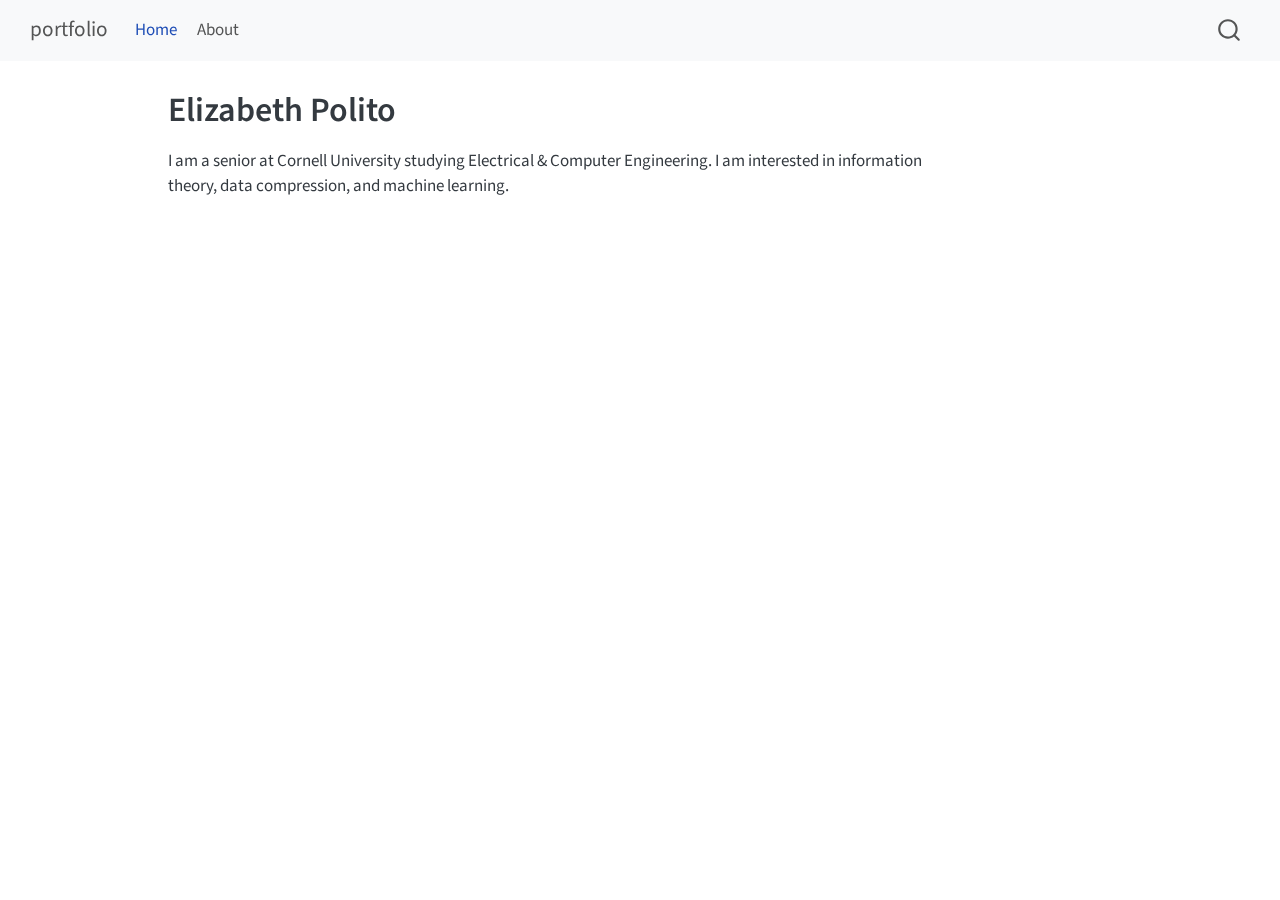
==== docs/index.html @ 2641e1a0 "Publish site to docs/" ====
<!DOCTYPE html>
<html xmlns="http://www.w3.org/1999/xhtml" lang="en" xml:lang="en"><head>

<meta charset="utf-8">
<meta name="generator" content="quarto-1.6.42">

<meta name="viewport" content="width=device-width, initial-scale=1.0, user-scalable=yes">


<title>Elizabeth Polito – portfolio</title>
<style>
code{white-space: pre-wrap;}
span.smallcaps{font-variant: small-caps;}
div.columns{display: flex; gap: min(4vw, 1.5em);}
div.column{flex: auto; overflow-x: auto;}
div.hanging-indent{margin-left: 1.5em; text-indent: -1.5em;}
ul.task-list{list-style: none;}
ul.task-list li input[type="checkbox"] {
  width: 0.8em;
  margin: 0 0.8em 0.2em -1em; /* quarto-specific, see https://github.com/quarto-dev/quarto-cli/issues/4556 */ 
  vertical-align: middle;
}
</style>


<script src="site_libs/quarto-nav/quarto-nav.js"></script>
<script src="site_libs/quarto-nav/headroom.min.js"></script>
<script src="site_libs/clipboard/clipboard.min.js"></script>
<script src="site_libs/quarto-search/autocomplete.umd.js"></script>
<script src="site_libs/quarto-search/fuse.min.js"></script>
<script src="site_libs/quarto-search/quarto-search.js"></script>
<meta name="quarto:offset" content="./">
<script src="site_libs/quarto-html/quarto.js"></script>
<script src="site_libs/quarto-html/popper.min.js"></script>
<script src="site_libs/quarto-html/tippy.umd.min.js"></script>
<script src="site_libs/quarto-html/anchor.min.js"></script>
<link href="site_libs/quarto-html/tippy.css" rel="stylesheet">
<link href="site_libs/quarto-html/quarto-syntax-highlighting-2f5df379a58b258e96c21c0638c20c03.css" rel="stylesheet" id="quarto-text-highlighting-styles">
<script src="site_libs/bootstrap/bootstrap.min.js"></script>
<link href="site_libs/bootstrap/bootstrap-icons.css" rel="stylesheet">
<link href="site_libs/bootstrap/bootstrap-ddd961a2510921635943dfbbd19534c4.min.css" rel="stylesheet" append-hash="true" id="quarto-bootstrap" data-mode="light">
<script id="quarto-search-options" type="application/json">{
  "location": "navbar",
  "copy-button": false,
  "collapse-after": 3,
  "panel-placement": "end",
  "type": "overlay",
  "limit": 50,
  "keyboard-shortcut": [
    "f",
    "/",
    "s"
  ],
  "show-item-context": false,
  "language": {
    "search-no-results-text": "No results",
    "search-matching-documents-text": "matching documents",
    "search-copy-link-title": "Copy link to search",
    "search-hide-matches-text": "Hide additional matches",
    "search-more-match-text": "more match in this document",
    "search-more-matches-text": "more matches in this document",
    "search-clear-button-title": "Clear",
    "search-text-placeholder": "",
    "search-detached-cancel-button-title": "Cancel",
    "search-submit-button-title": "Submit",
    "search-label": "Search"
  }
}</script>


<link rel="stylesheet" href="styles.css">
</head>

<body class="nav-fixed">

<div id="quarto-search-results"></div>
  <header id="quarto-header" class="headroom fixed-top">
    <nav class="navbar navbar-expand-lg " data-bs-theme="dark">
      <div class="navbar-container container-fluid">
      <div class="navbar-brand-container mx-auto">
    <a class="navbar-brand" href="./index.html">
    <span class="navbar-title">portfolio</span>
    </a>
  </div>
            <div id="quarto-search" class="" title="Search"></div>
          <button class="navbar-toggler" type="button" data-bs-toggle="collapse" data-bs-target="#navbarCollapse" aria-controls="navbarCollapse" role="menu" aria-expanded="false" aria-label="Toggle navigation" onclick="if (window.quartoToggleHeadroom) { window.quartoToggleHeadroom(); }">
  <span class="navbar-toggler-icon"></span>
</button>
          <div class="collapse navbar-collapse" id="navbarCollapse">
            <ul class="navbar-nav navbar-nav-scroll me-auto">
  <li class="nav-item">
    <a class="nav-link active" href="./index.html" aria-current="page"> 
<span class="menu-text">Home</span></a>
  </li>  
  <li class="nav-item">
    <a class="nav-link" href="./about.html"> 
<span class="menu-text">About</span></a>
  </li>  
</ul>
          </div> <!-- /navcollapse -->
            <div class="quarto-navbar-tools">
</div>
      </div> <!-- /container-fluid -->
    </nav>
</header>
<!-- content -->
<div id="quarto-content" class="quarto-container page-columns page-rows-contents page-layout-article page-navbar">
<!-- sidebar -->
<!-- margin-sidebar -->
    <div id="quarto-margin-sidebar" class="sidebar margin-sidebar zindex-bottom">
        
    </div>
<!-- main -->
<main class="content" id="quarto-document-content">

<header id="title-block-header" class="quarto-title-block default">
<div class="quarto-title">
<h1 class="title">Elizabeth Polito</h1>
</div>



<div class="quarto-title-meta">

    
  
    
  </div>
  


</header>


<p>I am a senior at Cornell University studying Electrical &amp; Computer Engineering. I am interested in information theory, data compression, and machine learning.</p>



</main> <!-- /main -->
<script id="quarto-html-after-body" type="application/javascript">
window.document.addEventListener("DOMContentLoaded", function (event) {
  const toggleBodyColorMode = (bsSheetEl) => {
    const mode = bsSheetEl.getAttribute("data-mode");
    const bodyEl = window.document.querySelector("body");
    if (mode === "dark") {
      bodyEl.classList.add("quarto-dark");
      bodyEl.classList.remove("quarto-light");
    } else {
      bodyEl.classList.add("quarto-light");
      bodyEl.classList.remove("quarto-dark");
    }
  }
  const toggleBodyColorPrimary = () => {
    const bsSheetEl = window.document.querySelector("link#quarto-bootstrap");
    if (bsSheetEl) {
      toggleBodyColorMode(bsSheetEl);
    }
  }
  toggleBodyColorPrimary();  
  const icon = "";
  const anchorJS = new window.AnchorJS();
  anchorJS.options = {
    placement: 'right',
    icon: icon
  };
  anchorJS.add('.anchored');
  const isCodeAnnotation = (el) => {
    for (const clz of el.classList) {
      if (clz.startsWith('code-annotation-')) {                     
        return true;
      }
    }
    return false;
  }
  const onCopySuccess = function(e) {
    // button target
    const button = e.trigger;
    // don't keep focus
    button.blur();
    // flash "checked"
    button.classList.add('code-copy-button-checked');
    var currentTitle = button.getAttribute("title");
    button.setAttribute("title", "Copied!");
    let tooltip;
    if (window.bootstrap) {
      button.setAttribute("data-bs-toggle", "tooltip");
      button.setAttribute("data-bs-placement", "left");
      button.setAttribute("data-bs-title", "Copied!");
      tooltip = new bootstrap.Tooltip(button, 
        { trigger: "manual", 
          customClass: "code-copy-button-tooltip",
          offset: [0, -8]});
      tooltip.show();    
    }
    setTimeout(function() {
      if (tooltip) {
        tooltip.hide();
        button.removeAttribute("data-bs-title");
        button.removeAttribute("data-bs-toggle");
        button.removeAttribute("data-bs-placement");
      }
      button.setAttribute("title", currentTitle);
      button.classList.remove('code-copy-button-checked');
    }, 1000);
    // clear code selection
    e.clearSelection();
  }
  const getTextToCopy = function(trigger) {
      const codeEl = trigger.previousElementSibling.cloneNode(true);
      for (const childEl of codeEl.children) {
        if (isCodeAnnotation(childEl)) {
          childEl.remove();
        }
      }
      return codeEl.innerText;
  }
  const clipboard = new window.ClipboardJS('.code-copy-button:not([data-in-quarto-modal])', {
    text: getTextToCopy
  });
  clipboard.on('success', onCopySuccess);
  if (window.document.getElementById('quarto-embedded-source-code-modal')) {
    const clipboardModal = new window.ClipboardJS('.code-copy-button[data-in-quarto-modal]', {
      text: getTextToCopy,
      container: window.document.getElementById('quarto-embedded-source-code-modal')
    });
    clipboardModal.on('success', onCopySuccess);
  }
    var localhostRegex = new RegExp(/^(?:http|https):\/\/localhost\:?[0-9]*\//);
    var mailtoRegex = new RegExp(/^mailto:/);
      var filterRegex = new RegExp('/' + window.location.host + '/');
    var isInternal = (href) => {
        return filterRegex.test(href) || localhostRegex.test(href) || mailtoRegex.test(href);
    }
    // Inspect non-navigation links and adorn them if external
 	var links = window.document.querySelectorAll('a[href]:not(.nav-link):not(.navbar-brand):not(.toc-action):not(.sidebar-link):not(.sidebar-item-toggle):not(.pagination-link):not(.no-external):not([aria-hidden]):not(.dropdown-item):not(.quarto-navigation-tool):not(.about-link)');
    for (var i=0; i<links.length; i++) {
      const link = links[i];
      if (!isInternal(link.href)) {
        // undo the damage that might have been done by quarto-nav.js in the case of
        // links that we want to consider external
        if (link.dataset.originalHref !== undefined) {
          link.href = link.dataset.originalHref;
        }
      }
    }
  function tippyHover(el, contentFn, onTriggerFn, onUntriggerFn) {
    const config = {
      allowHTML: true,
      maxWidth: 500,
      delay: 100,
      arrow: false,
      appendTo: function(el) {
          return el.parentElement;
      },
      interactive: true,
      interactiveBorder: 10,
      theme: 'quarto',
      placement: 'bottom-start',
    };
    if (contentFn) {
      config.content = contentFn;
    }
    if (onTriggerFn) {
      config.onTrigger = onTriggerFn;
    }
    if (onUntriggerFn) {
      config.onUntrigger = onUntriggerFn;
    }
    window.tippy(el, config); 
  }
  const noterefs = window.document.querySelectorAll('a[role="doc-noteref"]');
  for (var i=0; i<noterefs.length; i++) {
    const ref = noterefs[i];
    tippyHover(ref, function() {
      // use id or data attribute instead here
      let href = ref.getAttribute('data-footnote-href') || ref.getAttribute('href');
      try { href = new URL(href).hash; } catch {}
      const id = href.replace(/^#\/?/, "");
      const note = window.document.getElementById(id);
      if (note) {
        return note.innerHTML;
      } else {
        return "";
      }
    });
  }
  const xrefs = window.document.querySelectorAll('a.quarto-xref');
  const processXRef = (id, note) => {
    // Strip column container classes
    const stripColumnClz = (el) => {
      el.classList.remove("page-full", "page-columns");
      if (el.children) {
        for (const child of el.children) {
          stripColumnClz(child);
        }
      }
    }
    stripColumnClz(note)
    if (id === null || id.startsWith('sec-')) {
      // Special case sections, only their first couple elements
      const container = document.createElement("div");
      if (note.children && note.children.length > 2) {
        container.appendChild(note.children[0].cloneNode(true));
        for (let i = 1; i < note.children.length; i++) {
          const child = note.children[i];
          if (child.tagName === "P" && child.innerText === "") {
            continue;
          } else {
            container.appendChild(child.cloneNode(true));
            break;
          }
        }
        if (window.Quarto?.typesetMath) {
          window.Quarto.typesetMath(container);
        }
        return container.innerHTML
      } else {
        if (window.Quarto?.typesetMath) {
          window.Quarto.typesetMath(note);
        }
        return note.innerHTML;
      }
    } else {
      // Remove any anchor links if they are present
      const anchorLink = note.querySelector('a.anchorjs-link');
      if (anchorLink) {
        anchorLink.remove();
      }
      if (window.Quarto?.typesetMath) {
        window.Quarto.typesetMath(note);
      }
      if (note.classList.contains("callout")) {
        return note.outerHTML;
      } else {
        return note.innerHTML;
      }
    }
  }
  for (var i=0; i<xrefs.length; i++) {
    const xref = xrefs[i];
    tippyHover(xref, undefined, function(instance) {
      instance.disable();
      let url = xref.getAttribute('href');
      let hash = undefined; 
      if (url.startsWith('#')) {
        hash = url;
      } else {
        try { hash = new URL(url).hash; } catch {}
      }
      if (hash) {
        const id = hash.replace(/^#\/?/, "");
        const note = window.document.getElementById(id);
        if (note !== null) {
          try {
            const html = processXRef(id, note.cloneNode(true));
            instance.setContent(html);
          } finally {
            instance.enable();
            instance.show();
          }
        } else {
          // See if we can fetch this
          fetch(url.split('#')[0])
          .then(res => res.text())
          .then(html => {
            const parser = new DOMParser();
            const htmlDoc = parser.parseFromString(html, "text/html");
            const note = htmlDoc.getElementById(id);
            if (note !== null) {
              const html = processXRef(id, note);
              instance.setContent(html);
            } 
          }).finally(() => {
            instance.enable();
            instance.show();
          });
        }
      } else {
        // See if we can fetch a full url (with no hash to target)
        // This is a special case and we should probably do some content thinning / targeting
        fetch(url)
        .then(res => res.text())
        .then(html => {
          const parser = new DOMParser();
          const htmlDoc = parser.parseFromString(html, "text/html");
          const note = htmlDoc.querySelector('main.content');
          if (note !== null) {
            // This should only happen for chapter cross references
            // (since there is no id in the URL)
            // remove the first header
            if (note.children.length > 0 && note.children[0].tagName === "HEADER") {
              note.children[0].remove();
            }
            const html = processXRef(null, note);
            instance.setContent(html);
          } 
        }).finally(() => {
          instance.enable();
          instance.show();
        });
      }
    }, function(instance) {
    });
  }
      let selectedAnnoteEl;
      const selectorForAnnotation = ( cell, annotation) => {
        let cellAttr = 'data-code-cell="' + cell + '"';
        let lineAttr = 'data-code-annotation="' +  annotation + '"';
        const selector = 'span[' + cellAttr + '][' + lineAttr + ']';
        return selector;
      }
      const selectCodeLines = (annoteEl) => {
        const doc = window.document;
        const targetCell = annoteEl.getAttribute("data-target-cell");
        const targetAnnotation = annoteEl.getAttribute("data-target-annotation");
        const annoteSpan = window.document.querySelector(selectorForAnnotation(targetCell, targetAnnotation));
        const lines = annoteSpan.getAttribute("data-code-lines").split(",");
        const lineIds = lines.map((line) => {
          return targetCell + "-" + line;
        })
        let top = null;
        let height = null;
        let parent = null;
        if (lineIds.length > 0) {
            //compute the position of the single el (top and bottom and make a div)
            const el = window.document.getElementById(lineIds[0]);
            top = el.offsetTop;
            height = el.offsetHeight;
            parent = el.parentElement.parentElement;
          if (lineIds.length > 1) {
            const lastEl = window.document.getElementById(lineIds[lineIds.length - 1]);
            const bottom = lastEl.offsetTop + lastEl.offsetHeight;
            height = bottom - top;
          }
          if (top !== null && height !== null && parent !== null) {
            // cook up a div (if necessary) and position it 
            let div = window.document.getElementById("code-annotation-line-highlight");
            if (div === null) {
              div = window.document.createElement("div");
              div.setAttribute("id", "code-annotation-line-highlight");
              div.style.position = 'absolute';
              parent.appendChild(div);
            }
            div.style.top = top - 2 + "px";
            div.style.height = height + 4 + "px";
            div.style.left = 0;
            let gutterDiv = window.document.getElementById("code-annotation-line-highlight-gutter");
            if (gutterDiv === null) {
              gutterDiv = window.document.createElement("div");
              gutterDiv.setAttribute("id", "code-annotation-line-highlight-gutter");
              gutterDiv.style.position = 'absolute';
              const codeCell = window.document.getElementById(targetCell);
              const gutter = codeCell.querySelector('.code-annotation-gutter');
              gutter.appendChild(gutterDiv);
            }
            gutterDiv.style.top = top - 2 + "px";
            gutterDiv.style.height = height + 4 + "px";
          }
          selectedAnnoteEl = annoteEl;
        }
      };
      const unselectCodeLines = () => {
        const elementsIds = ["code-annotation-line-highlight", "code-annotation-line-highlight-gutter"];
        elementsIds.forEach((elId) => {
          const div = window.document.getElementById(elId);
          if (div) {
            div.remove();
          }
        });
        selectedAnnoteEl = undefined;
      };
        // Handle positioning of the toggle
    window.addEventListener(
      "resize",
      throttle(() => {
        elRect = undefined;
        if (selectedAnnoteEl) {
          selectCodeLines(selectedAnnoteEl);
        }
      }, 10)
    );
    function throttle(fn, ms) {
    let throttle = false;
    let timer;
      return (...args) => {
        if(!throttle) { // first call gets through
            fn.apply(this, args);
            throttle = true;
        } else { // all the others get throttled
            if(timer) clearTimeout(timer); // cancel #2
            timer = setTimeout(() => {
              fn.apply(this, args);
              timer = throttle = false;
            }, ms);
        }
      };
    }
      // Attach click handler to the DT
      const annoteDls = window.document.querySelectorAll('dt[data-target-cell]');
      for (const annoteDlNode of annoteDls) {
        annoteDlNode.addEventListener('click', (event) => {
          const clickedEl = event.target;
          if (clickedEl !== selectedAnnoteEl) {
            unselectCodeLines();
            const activeEl = window.document.querySelector('dt[data-target-cell].code-annotation-active');
            if (activeEl) {
              activeEl.classList.remove('code-annotation-active');
            }
            selectCodeLines(clickedEl);
            clickedEl.classList.add('code-annotation-active');
          } else {
            // Unselect the line
            unselectCodeLines();
            clickedEl.classList.remove('code-annotation-active');
          }
        });
      }
  const findCites = (el) => {
    const parentEl = el.parentElement;
    if (parentEl) {
      const cites = parentEl.dataset.cites;
      if (cites) {
        return {
          el,
          cites: cites.split(' ')
        };
      } else {
        return findCites(el.parentElement)
      }
    } else {
      return undefined;
    }
  };
  var bibliorefs = window.document.querySelectorAll('a[role="doc-biblioref"]');
  for (var i=0; i<bibliorefs.length; i++) {
    const ref = bibliorefs[i];
    const citeInfo = findCites(ref);
    if (citeInfo) {
      tippyHover(citeInfo.el, function() {
        var popup = window.document.createElement('div');
        citeInfo.cites.forEach(function(cite) {
          var citeDiv = window.document.createElement('div');
          citeDiv.classList.add('hanging-indent');
          citeDiv.classList.add('csl-entry');
          var biblioDiv = window.document.getElementById('ref-' + cite);
          if (biblioDiv) {
            citeDiv.innerHTML = biblioDiv.innerHTML;
          }
          popup.appendChild(citeDiv);
        });
        return popup.innerHTML;
      });
    }
  }
});
</script>
</div> <!-- /content -->




</body></html>
---- docs/site_libs/quarto-html/tippy.css ----
.tippy-box[data-animation=fade][data-state=hidden]{opacity:0}[data-tippy-root]{max-width:calc(100vw - 10px)}.tippy-box{position:relative;background-color:#333;color:#fff;border-radius:4px;font-size:14px;line-height:1.4;white-space:normal;outline:0;transition-property:transform,visibility,opacity}.tippy-box[data-placement^=top]>.tippy-arrow{bottom:0}.tippy-box[data-placement^=top]>.tippy-arrow:before{bottom:-7px;left:0;border-width:8px 8px 0;border-top-color:initial;transform-origin:center top}.tippy-box[data-placement^=bottom]>.tippy-arrow{top:0}.tippy-box[data-placement^=bottom]>.tippy-arrow:before{top:-7px;left:0;border-width:0 8px 8px;border-bottom-color:initial;transform-origin:center bottom}.tippy-box[data-placement^=left]>.tippy-arrow{right:0}.tippy-box[data-placement^=left]>.tippy-arrow:before{border-width:8px 0 8px 8px;border-left-color:initial;right:-7px;transform-origin:center left}.tippy-box[data-placement^=right]>.tippy-arrow{left:0}.tippy-box[data-placement^=right]>.tippy-arrow:before{left:-7px;border-width:8px 8px 8px 0;border-right-color:initial;transform-origin:center right}.tippy-box[data-inertia][data-state=visible]{transition-timing-function:cubic-bezier(.54,1.5,.38,1.11)}.tippy-arrow{width:16px;height:16px;color:#333}.tippy-arrow:before{content:"";position:absolute;border-color:transparent;border-style:solid}.tippy-content{position:relative;padding:5px 9px;z-index:1}
---- docs/site_libs/quarto-html/quarto-syntax-highlighting-2f5df379a58b258e96c21c0638c20c03.css ----
/* quarto syntax highlight colors */
:root {
  --quarto-hl-ot-color: #003B4F;
  --quarto-hl-at-color: #657422;
  --quarto-hl-ss-color: #20794D;
  --quarto-hl-an-color: #5E5E5E;
  --quarto-hl-fu-color: #4758AB;
  --quarto-hl-st-color: #20794D;
  --quarto-hl-cf-color: #003B4F;
  --quarto-hl-op-color: #5E5E5E;
  --quarto-hl-er-color: #AD0000;
  --quarto-hl-bn-color: #AD0000;
  --quarto-hl-al-color: #AD0000;
  --quarto-hl-va-color: #111111;
  --quarto-hl-bu-color: inherit;
  --quarto-hl-ex-color: inherit;
  --quarto-hl-pp-color: #AD0000;
  --quarto-hl-in-color: #5E5E5E;
  --quarto-hl-vs-color: #20794D;
  --quarto-hl-wa-color: #5E5E5E;
  --quarto-hl-do-color: #5E5E5E;
  --quarto-hl-im-color: #00769E;
  --quarto-hl-ch-color: #20794D;
  --quarto-hl-dt-color: #AD0000;
  --quarto-hl-fl-color: #AD0000;
  --quarto-hl-co-color: #5E5E5E;
  --quarto-hl-cv-color: #5E5E5E;
  --quarto-hl-cn-color: #8f5902;
  --quarto-hl-sc-color: #5E5E5E;
  --quarto-hl-dv-color: #AD0000;
  --quarto-hl-kw-color: #003B4F;
}

/* other quarto variables */
:root {
  --quarto-font-monospace: SFMono-Regular, Menlo, Monaco, Consolas, "Liberation Mono", "Courier New", monospace;
}

pre > code.sourceCode > span {
  color: #003B4F;
}

code span {
  color: #003B4F;
}

code.sourceCode > span {
  color: #003B4F;
}

div.sourceCode,
div.sourceCode pre.sourceCode {
  color: #003B4F;
}

code span.ot {
  color: #003B4F;
  font-style: inherit;
}

code span.at {
  color: #657422;
  font-style: inherit;
}

code span.ss {
  color: #20794D;
  font-style: inherit;
}

code span.an {
  color: #5E5E5E;
  font-style: inherit;
}

code span.fu {
  color: #4758AB;
  font-style: inherit;
}

code span.st {
  color: #20794D;
  font-style: inherit;
}

code span.cf {
  color: #003B4F;
  font-weight: bold;
  font-style: inherit;
}

code span.op {
  color: #5E5E5E;
  font-style: inherit;
}

code span.er {
  color: #AD0000;
  font-style: inherit;
}

code span.bn {
  color: #AD0000;
  font-style: inherit;
}

code span.al {
  color: #AD0000;
  font-style: inherit;
}

code span.va {
  color: #111111;
  font-style: inherit;
}

code span.bu {
  font-style: inherit;
}

code span.ex {
  font-style: inherit;
}

code span.pp {
  color: #AD0000;
  font-style: inherit;
}

code span.in {
  color: #5E5E5E;
  font-style: inherit;
}

code span.vs {
  color: #20794D;
  font-style: inherit;
}

code span.wa {
  color: #5E5E5E;
  font-style: italic;
}

code span.do {
  color: #5E5E5E;
  font-style: italic;
}

code span.im {
  color: #00769E;
  font-style: inherit;
}

code span.ch {
  color: #20794D;
  font-style: inherit;
}

code span.dt {
  color: #AD0000;
  font-style: inherit;
}

code span.fl {
  color: #AD0000;
  font-style: inherit;
}

code span.co {
  color: #5E5E5E;
  font-style: inherit;
}

code span.cv {
  color: #5E5E5E;
  font-style: italic;
}

code span.cn {
  color: #8f5902;
  font-style: inherit;
}

code span.sc {
  color: #5E5E5E;
  font-style: inherit;
}

code span.dv {
  color: #AD0000;
  font-style: inherit;
}

code span.kw {
  color: #003B4F;
  font-weight: bold;
  font-style: inherit;
}

.prevent-inlining {
  content: "</";
}

/*# sourceMappingURL=35eb38a806ee71ea6d2563be2308c832.css.map */
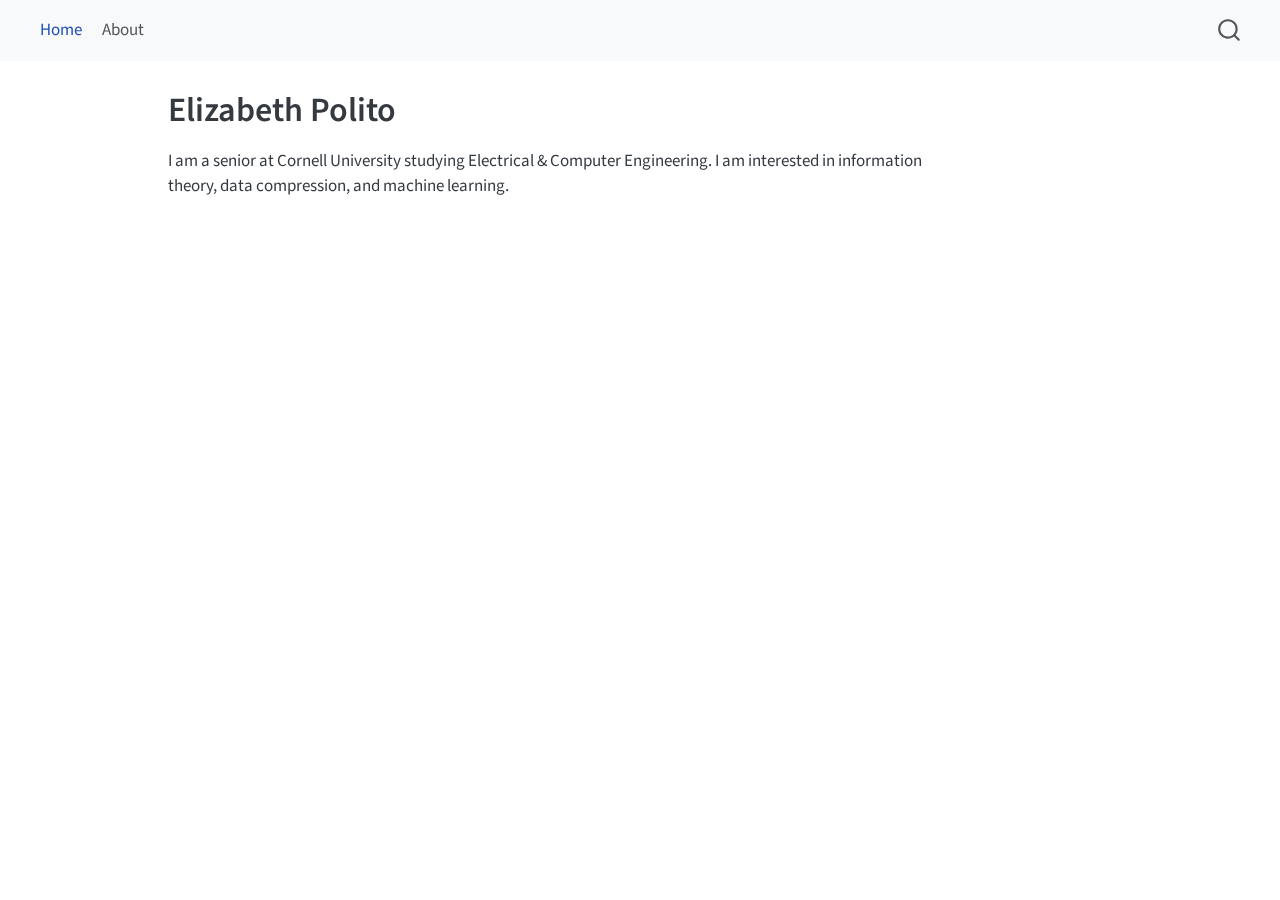
==== commit d09263c2: "Tested removing portfolio name" ====
--- a/docs/index.html
+++ b/docs/index.html
@@ -7,7 +7,7 @@
 <meta name="viewport" content="width=device-width, initial-scale=1.0, user-scalable=yes">
 
 
-<title>Elizabeth Polito – portfolio</title>
+<title>Elizabeth Polito</title>
 <style>
 code{white-space: pre-wrap;}
 span.smallcaps{font-variant: small-caps;}
@@ -77,11 +77,6 @@
   <header id="quarto-header" class="headroom fixed-top">
     <nav class="navbar navbar-expand-lg " data-bs-theme="dark">
       <div class="navbar-container container-fluid">
-      <div class="navbar-brand-container mx-auto">
-    <a class="navbar-brand" href="./index.html">
-    <span class="navbar-title">portfolio</span>
-    </a>
-  </div>
             <div id="quarto-search" class="" title="Search"></div>
           <button class="navbar-toggler" type="button" data-bs-toggle="collapse" data-bs-target="#navbarCollapse" aria-controls="navbarCollapse" role="menu" aria-expanded="false" aria-label="Toggle navigation" onclick="if (window.quartoToggleHeadroom) { window.quartoToggleHeadroom(); }">
   <span class="navbar-toggler-icon"></span>
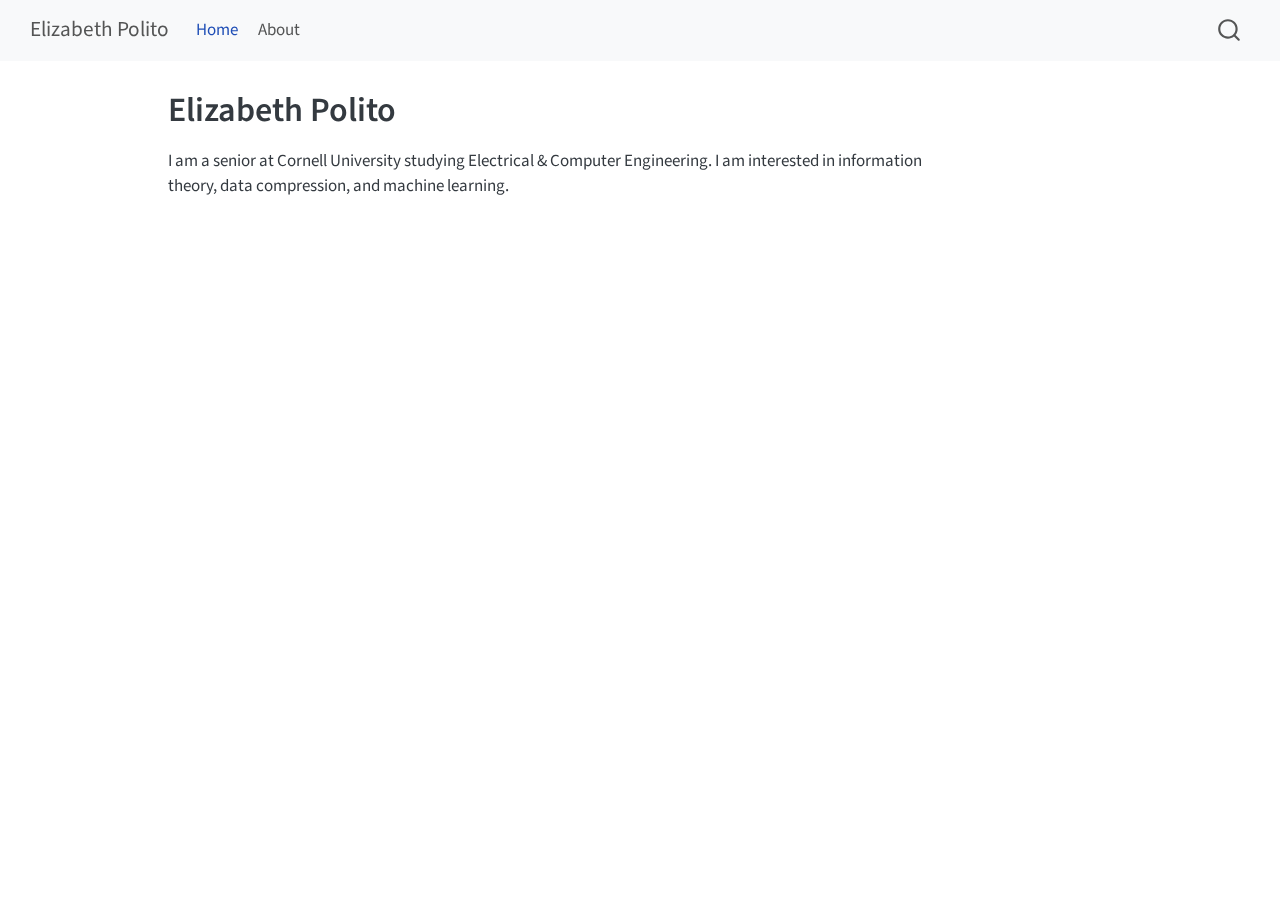
==== commit 2985c999: "Messing with menu" ====
--- a/docs/index.html
+++ b/docs/index.html
@@ -77,6 +77,11 @@
   <header id="quarto-header" class="headroom fixed-top">
     <nav class="navbar navbar-expand-lg " data-bs-theme="dark">
       <div class="navbar-container container-fluid">
+      <div class="navbar-brand-container mx-auto">
+    <a class="navbar-brand" href="./index.html">
+    <span class="navbar-title">Elizabeth Polito</span>
+    </a>
+  </div>
             <div id="quarto-search" class="" title="Search"></div>
           <button class="navbar-toggler" type="button" data-bs-toggle="collapse" data-bs-target="#navbarCollapse" aria-controls="navbarCollapse" role="menu" aria-expanded="false" aria-label="Toggle navigation" onclick="if (window.quartoToggleHeadroom) { window.quartoToggleHeadroom(); }">
   <span class="navbar-toggler-icon"></span>
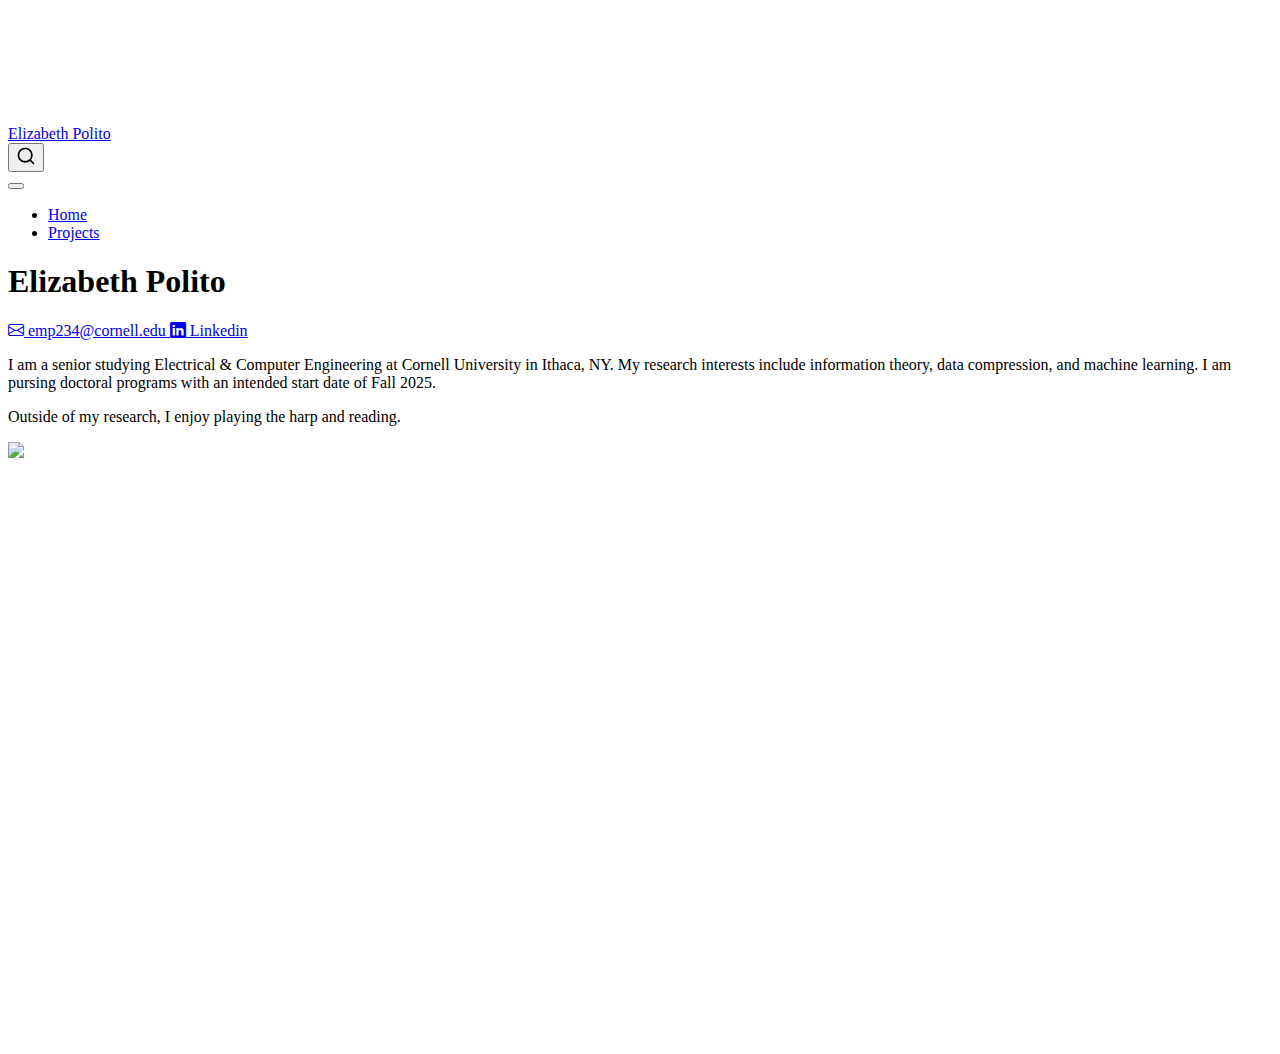
==== commit c61f6b07: "Basic setup complete" ====
--- a/docs/index.html
+++ b/docs/index.html
@@ -33,12 +33,11 @@
 <script src="site_libs/quarto-html/quarto.js"></script>
 <script src="site_libs/quarto-html/popper.min.js"></script>
 <script src="site_libs/quarto-html/tippy.umd.min.js"></script>
-<script src="site_libs/quarto-html/anchor.min.js"></script>
 <link href="site_libs/quarto-html/tippy.css" rel="stylesheet">
 <link href="site_libs/quarto-html/quarto-syntax-highlighting-2f5df379a58b258e96c21c0638c20c03.css" rel="stylesheet" id="quarto-text-highlighting-styles">
 <script src="site_libs/bootstrap/bootstrap.min.js"></script>
 <link href="site_libs/bootstrap/bootstrap-icons.css" rel="stylesheet">
-<link href="site_libs/bootstrap/bootstrap-ddd961a2510921635943dfbbd19534c4.min.css" rel="stylesheet" append-hash="true" id="quarto-bootstrap" data-mode="light">
+<link href="site_libs/bootstrap/bootstrap-f3c2ea88cadbcfb37ba28ffa2c97cfc1.min.css" rel="stylesheet" append-hash="true" id="quarto-bootstrap" data-mode="light">
 <script id="quarto-search-options" type="application/json">{
   "location": "navbar",
   "copy-button": false,
@@ -71,7 +70,7 @@
 <link rel="stylesheet" href="styles.css">
 </head>
 
-<body class="nav-fixed">
+<body class="nav-fixed fullcontent">
 
 <div id="quarto-search-results"></div>
   <header id="quarto-header" class="headroom fixed-top">
@@ -93,8 +92,8 @@
 <span class="menu-text">Home</span></a>
   </li>  
   <li class="nav-item">
-    <a class="nav-link" href="./about.html"> 
-<span class="menu-text">About</span></a>
+    <a class="nav-link" href="./projects.html"> 
+<span class="menu-text">Projects</span></a>
   </li>  
 </ul>
           </div> <!-- /navcollapse -->
@@ -107,36 +106,39 @@
 <div id="quarto-content" class="quarto-container page-columns page-rows-contents page-layout-article page-navbar">
 <!-- sidebar -->
 <!-- margin-sidebar -->
-    <div id="quarto-margin-sidebar" class="sidebar margin-sidebar zindex-bottom">
-        
-    </div>
+    
 <!-- main -->
-<main class="content" id="quarto-document-content">
-
-<header id="title-block-header" class="quarto-title-block default">
+<div class="quarto-about-solana column-body">
+  <div class="about-entity">
+    <div class="entity-contents">
+      <header id="title-block-header" class="quarto-title-block default">
 <div class="quarto-title">
 <h1 class="title">Elizabeth Polito</h1>
 </div>
-
-
-
 <div class="quarto-title-meta">
-
-    
-  
-    
   </div>
-  
-
-
-</header>
-
-
-<p>I am a senior at Cornell University studying Electrical &amp; Computer Engineering. I am interested in information theory, data compression, and machine learning.</p>
-
-
-
-</main> <!-- /main -->
+</header> <div class="about-links">
+  <a href="mailto:emp234@cornell.edu" class="about-link" rel="" target="">
+    <i class="bi bi-envelope"></i>
+     <span class="about-link-text">emp234@cornell.edu</span>
+  </a>
+  <a href="https://www.linkedin.com/in/elizabeth-polito" class="about-link" rel="" target="">
+    <i class="bi bi-linkedin"></i>
+     <span class="about-link-text">Linkedin</span>
+  </a>
+</div>
+      <div class="about-contents"><main class="content" id="quarto-document-content">
+<p>I am a senior studying Electrical &amp; Computer Engineering at Cornell University in Ithaca, NY. My research interests include information theory, data compression, and machine learning. I am pursing doctoral programs with an intended start date of Fall 2025.</p>
+<p>Outside of my research, I enjoy playing the harp and reading.</p>
+
+
+</main></div>
+    </div>
+    <img src="files/profile_pic.jpg" class="about-image
+  rounded " style="width: 15em;">
+  </div>
+</div>
+ <!-- /main -->
 <script id="quarto-html-after-body" type="application/javascript">
 window.document.addEventListener("DOMContentLoaded", function (event) {
   const toggleBodyColorMode = (bsSheetEl) => {
@@ -157,13 +159,6 @@
     }
   }
   toggleBodyColorPrimary();  
-  const icon = "";
-  const anchorJS = new window.AnchorJS();
-  anchorJS.options = {
-    placement: 'right',
-    icon: icon
-  };
-  anchorJS.add('.anchored');
   const isCodeAnnotation = (el) => {
     for (const clz of el.classList) {
       if (clz.startsWith('code-annotation-')) {                     
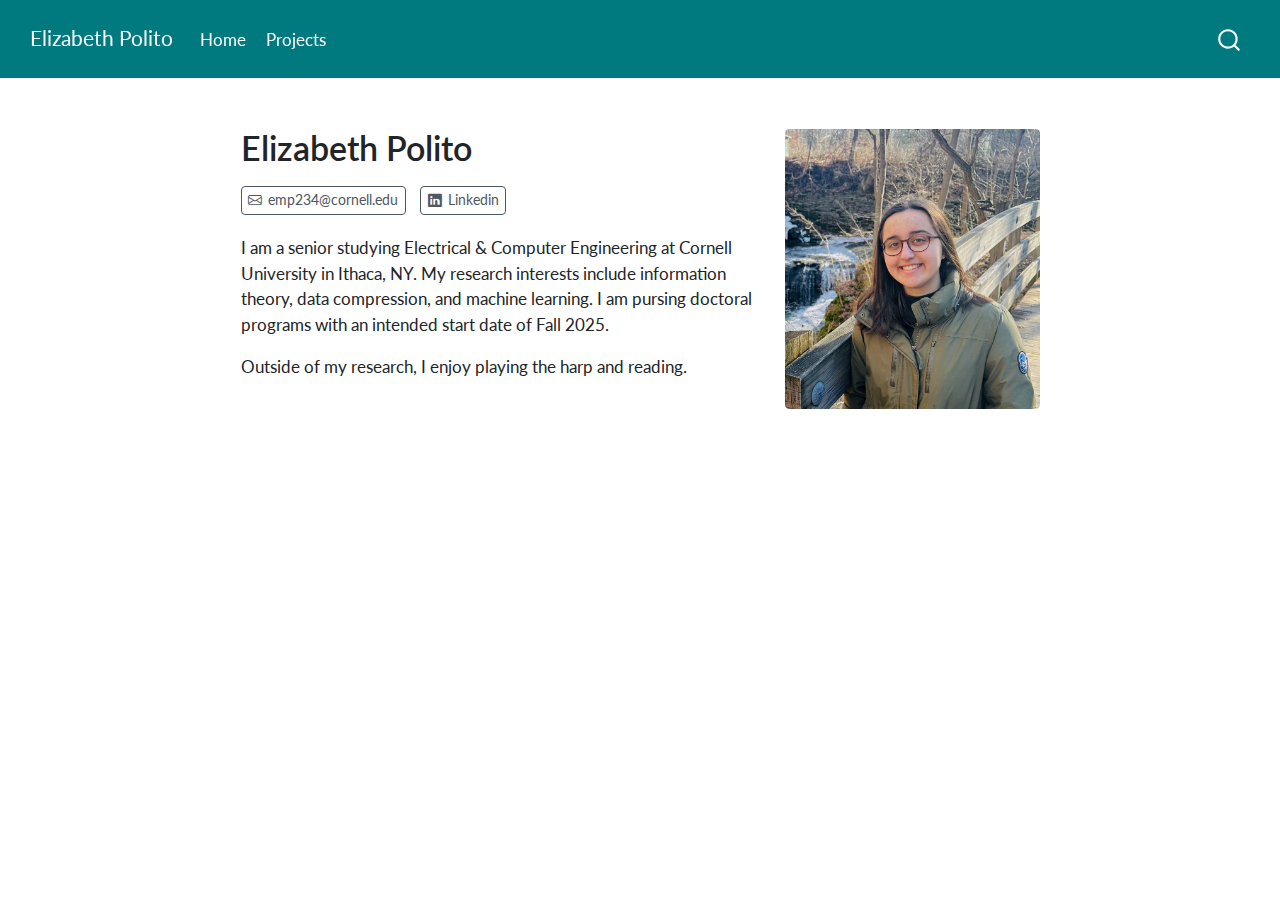
==== commit 90241744: "Color to teal" ====
--- a/docs/index.html
+++ b/docs/index.html
@@ -37,7 +37,7 @@
 <link href="site_libs/quarto-html/quarto-syntax-highlighting-2f5df379a58b258e96c21c0638c20c03.css" rel="stylesheet" id="quarto-text-highlighting-styles">
 <script src="site_libs/bootstrap/bootstrap.min.js"></script>
 <link href="site_libs/bootstrap/bootstrap-icons.css" rel="stylesheet">
-<link href="site_libs/bootstrap/bootstrap-f3c2ea88cadbcfb37ba28ffa2c97cfc1.min.css" rel="stylesheet" append-hash="true" id="quarto-bootstrap" data-mode="light">
+<link href="site_libs/bootstrap/bootstrap-e3a8213fe46ef9a9b7bad84fb8e6e571.min.css" rel="stylesheet" append-hash="true" id="quarto-bootstrap" data-mode="light">
 <script id="quarto-search-options" type="application/json">{
   "location": "navbar",
   "copy-button": false,
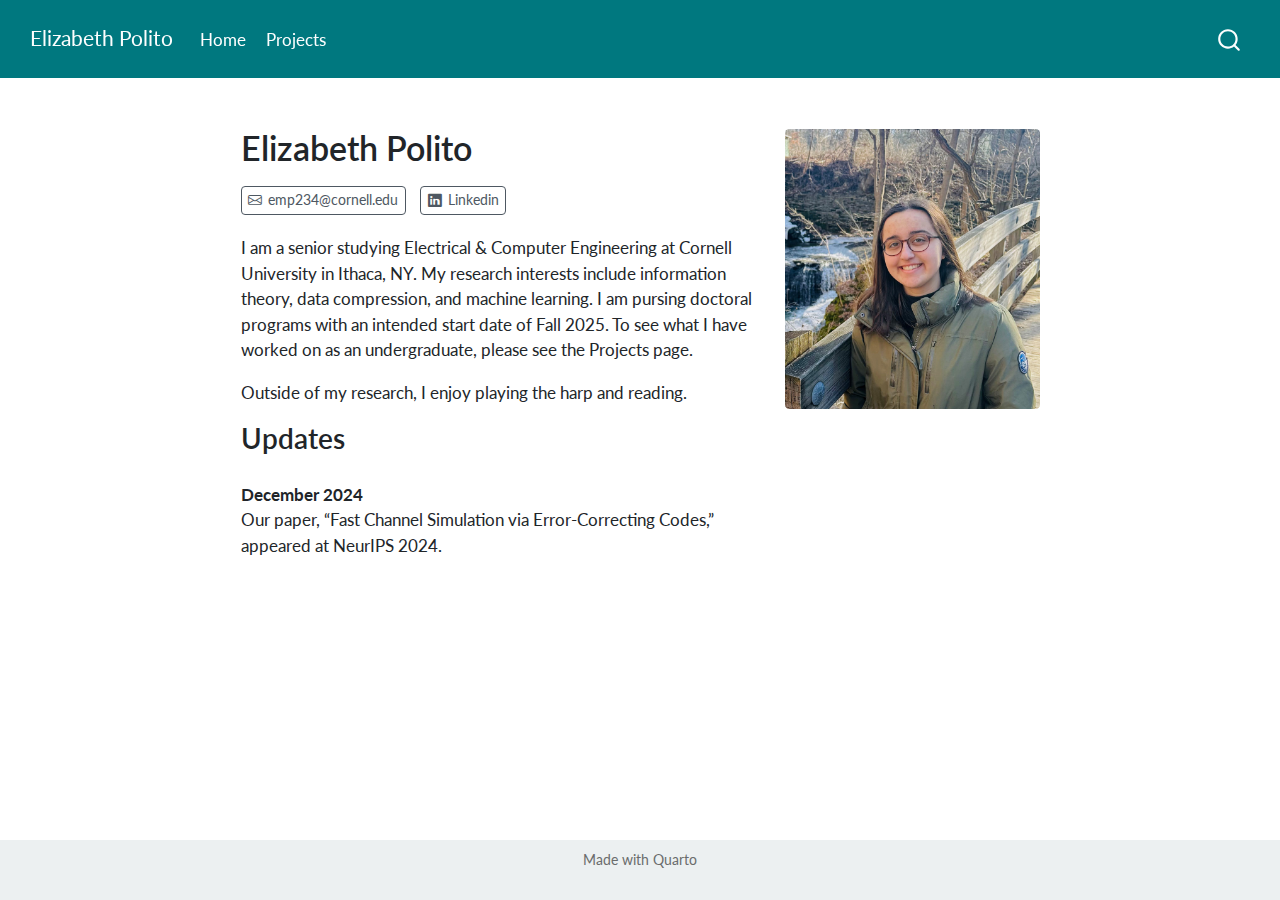
==== commit e568bace: "Added Updates and Footer" ====
--- a/docs/index.html
+++ b/docs/index.html
@@ -37,7 +37,7 @@
 <link href="site_libs/quarto-html/quarto-syntax-highlighting-2f5df379a58b258e96c21c0638c20c03.css" rel="stylesheet" id="quarto-text-highlighting-styles">
 <script src="site_libs/bootstrap/bootstrap.min.js"></script>
 <link href="site_libs/bootstrap/bootstrap-icons.css" rel="stylesheet">
-<link href="site_libs/bootstrap/bootstrap-e3a8213fe46ef9a9b7bad84fb8e6e571.min.css" rel="stylesheet" append-hash="true" id="quarto-bootstrap" data-mode="light">
+<link href="site_libs/bootstrap/bootstrap-5d0468d599b78f74062d9361958a5243.min.css" rel="stylesheet" append-hash="true" id="quarto-bootstrap" data-mode="light">
 <script id="quarto-search-options" type="application/json">{
   "location": "navbar",
   "copy-button": false,
@@ -128,10 +128,15 @@
   </a>
 </div>
       <div class="about-contents"><main class="content" id="quarto-document-content">
-<p>I am a senior studying Electrical &amp; Computer Engineering at Cornell University in Ithaca, NY. My research interests include information theory, data compression, and machine learning. I am pursing doctoral programs with an intended start date of Fall 2025.</p>
+<p>I am a senior studying Electrical &amp; Computer Engineering at Cornell University in Ithaca, NY. My research interests include information theory, data compression, and machine learning. I am pursing doctoral programs with an intended start date of Fall 2025. To see what I have worked on as an undergraduate, please see the Projects page.</p>
 <p>Outside of my research, I enjoy playing the harp and reading.</p>
-
-
+<section id="updates" class="level2">
+<h2 data-anchor-id="updates">Updates</h2>
+<p><strong>December 2024</strong><br>
+Our paper, “Fast Channel Simulation via Error-Correcting Codes,” appeared at NeurIPS 2024.</p>
+
+
+</section>
 </main></div>
     </div>
     <img src="files/profile_pic.jpg" class="about-image
@@ -550,6 +555,19 @@
 });
 </script>
 </div> <!-- /content -->
+<footer class="footer">
+  <div class="nav-footer">
+    <div class="nav-footer-left">
+      &nbsp;
+    </div>   
+    <div class="nav-footer-center">
+<p>Made with Quarto</p>
+</div>
+    <div class="nav-footer-right">
+      &nbsp;
+    </div>
+  </div>
+</footer>
 
 
 
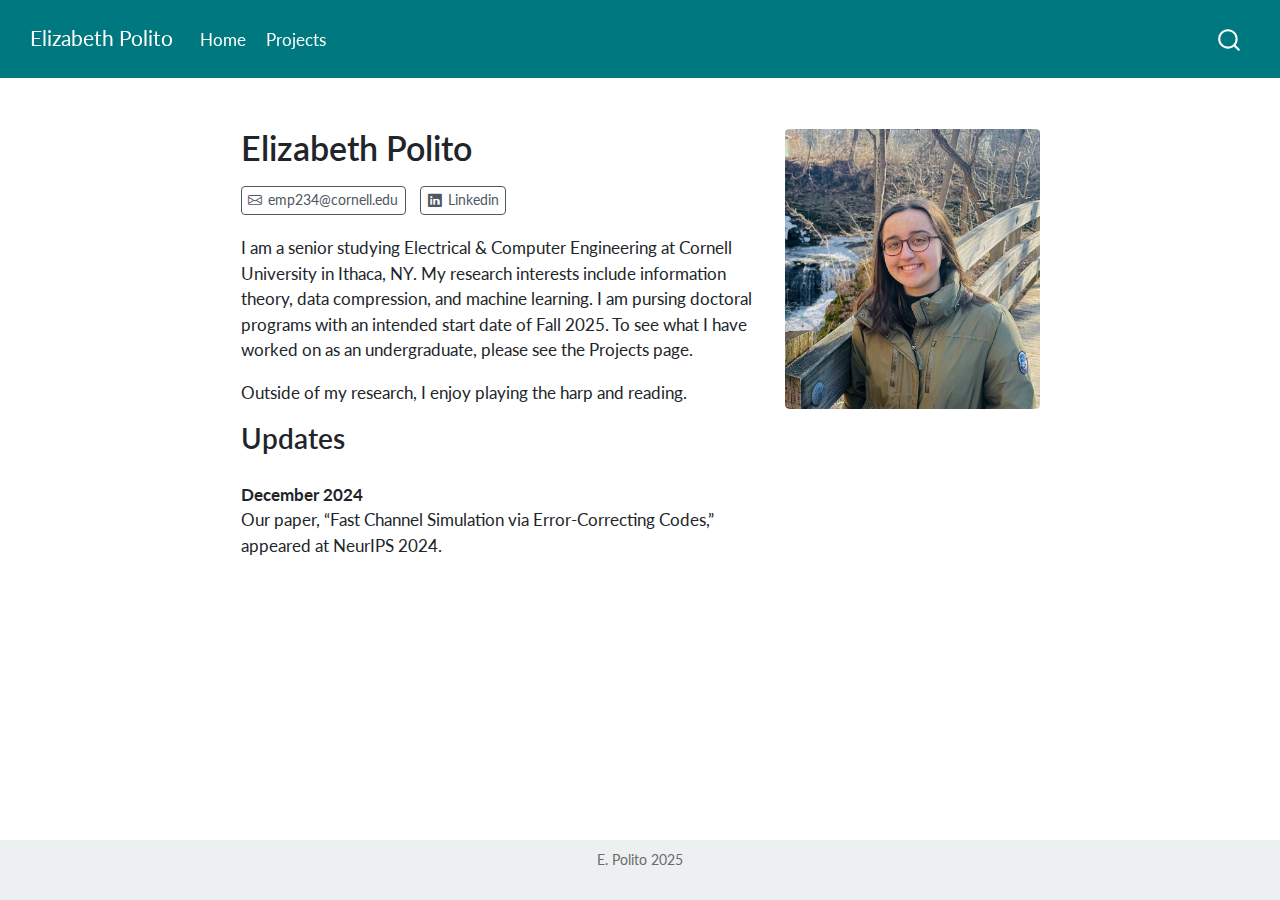
==== commit 43df57d1: "Updates" ====
--- a/docs/index.html
+++ b/docs/index.html
@@ -561,7 +561,7 @@
       &nbsp;
     </div>   
     <div class="nav-footer-center">
-<p>Made with Quarto</p>
+<p>E. Polito 2025</p>
 </div>
     <div class="nav-footer-right">
       &nbsp;
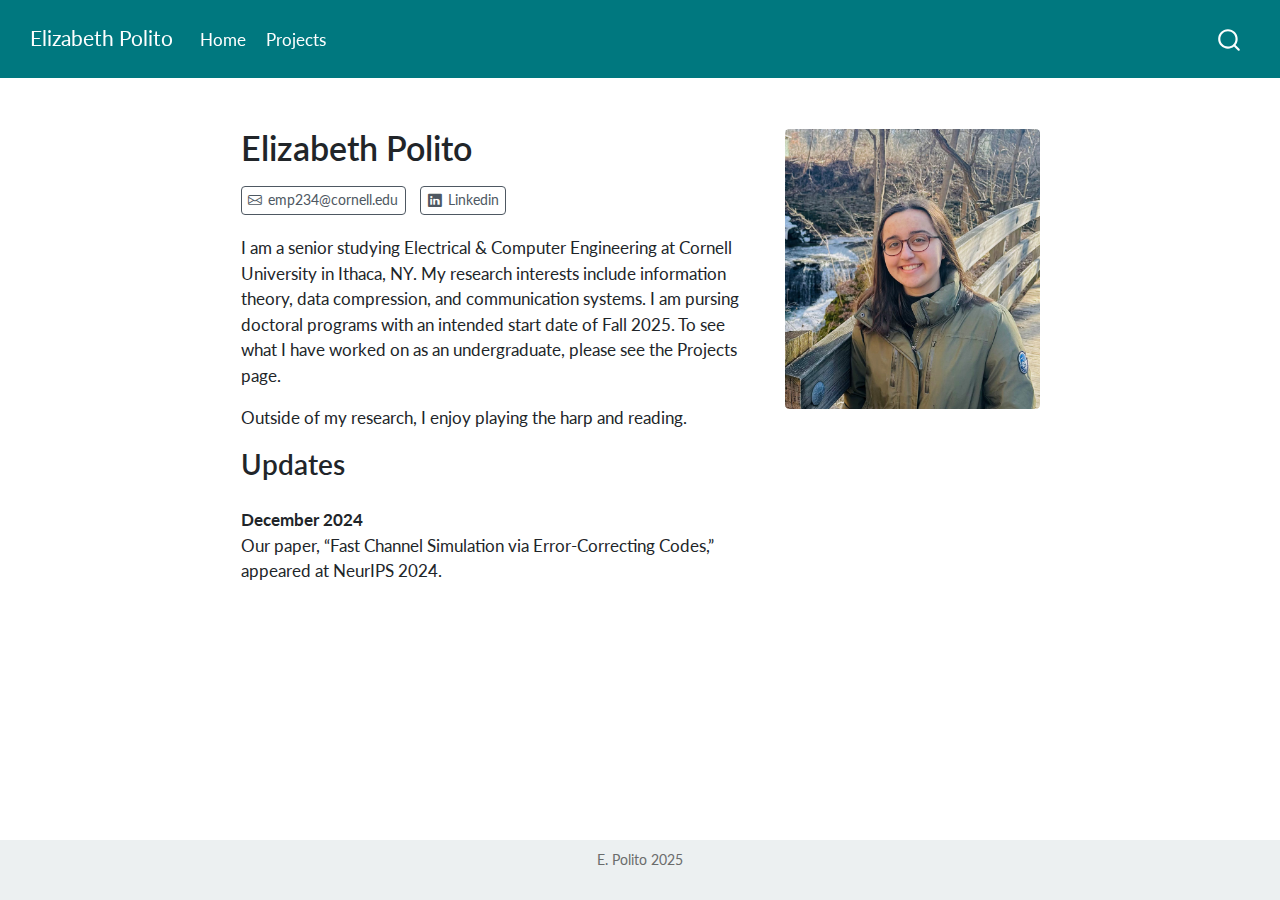
==== commit 55388ced: "Tried to fix Listing page" ====
--- a/docs/index.html
+++ b/docs/index.html
@@ -128,7 +128,7 @@
   </a>
 </div>
       <div class="about-contents"><main class="content" id="quarto-document-content">
-<p>I am a senior studying Electrical &amp; Computer Engineering at Cornell University in Ithaca, NY. My research interests include information theory, data compression, and machine learning. I am pursing doctoral programs with an intended start date of Fall 2025. To see what I have worked on as an undergraduate, please see the Projects page.</p>
+<p>I am a senior studying Electrical &amp; Computer Engineering at Cornell University in Ithaca, NY. My research interests include information theory, data compression, and communication systems. I am pursing doctoral programs with an intended start date of Fall 2025. To see what I have worked on as an undergraduate, please see the Projects page.</p>
 <p>Outside of my research, I enjoy playing the harp and reading.</p>
 <section id="updates" class="level2">
 <h2 data-anchor-id="updates">Updates</h2>
